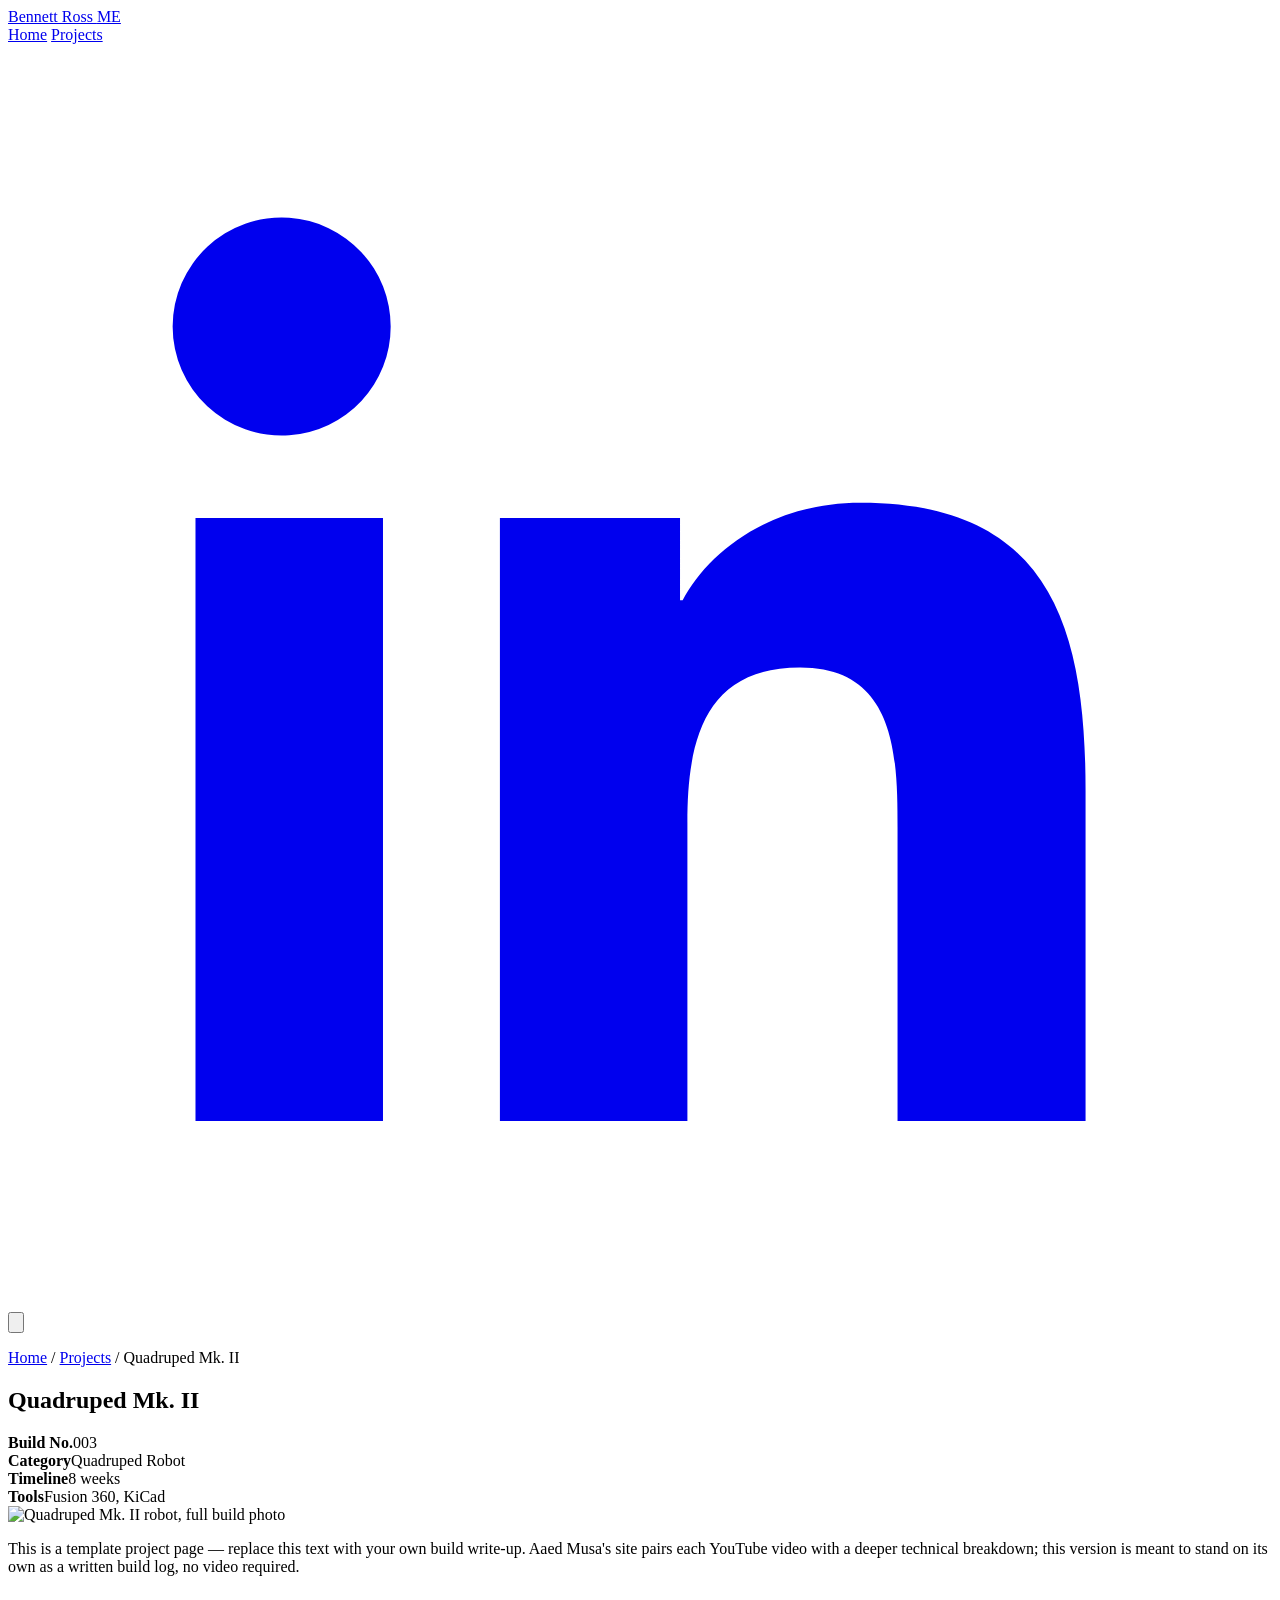
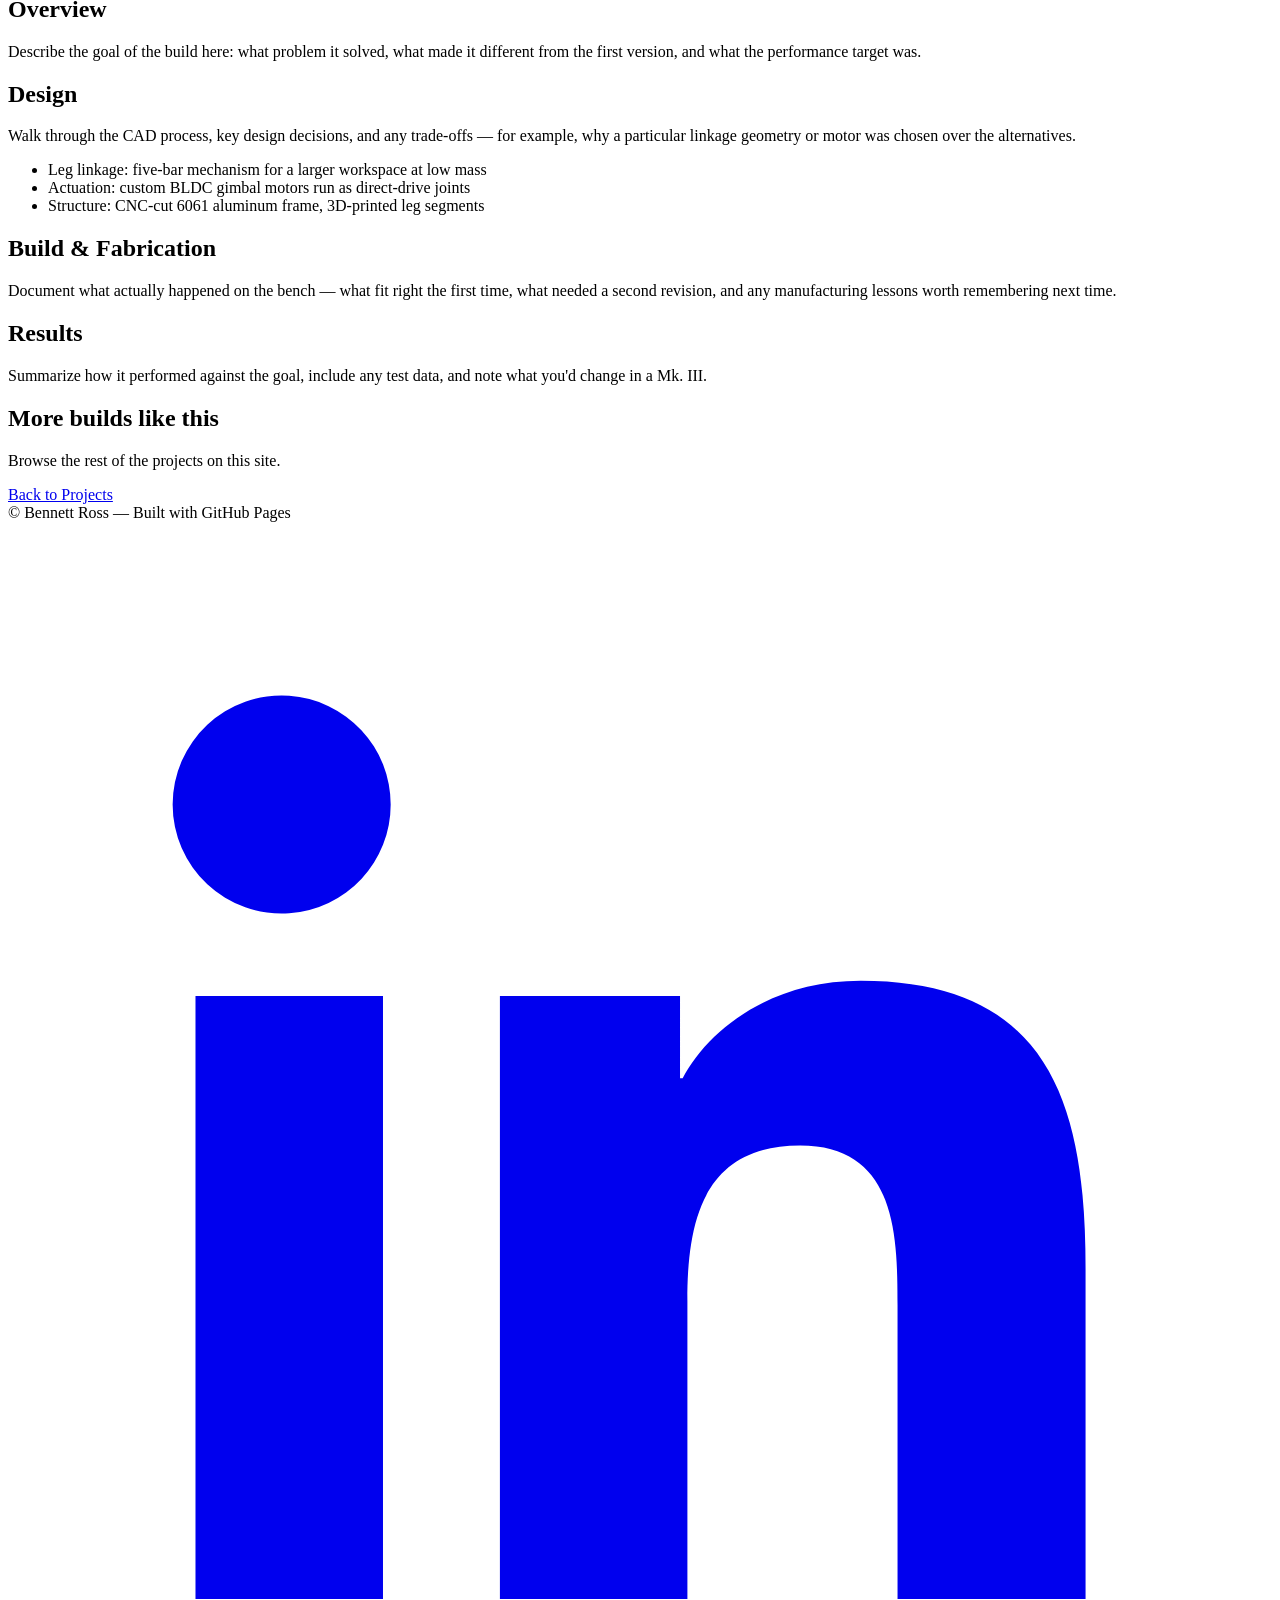
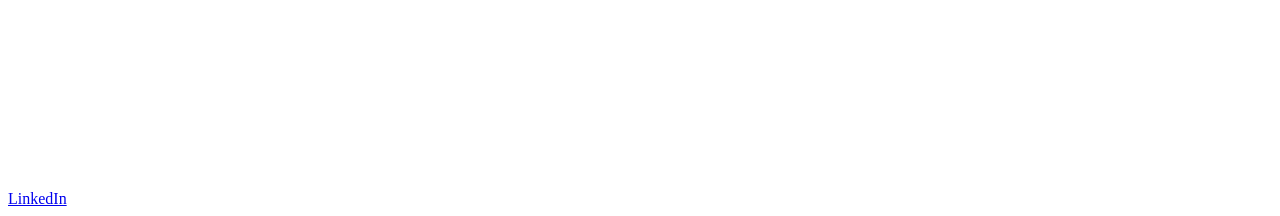
==== project-detail.html @ e179e4ed "Pushing initial claude vibecoded website" ====
<!DOCTYPE html>
<html lang="en">
<head>
<meta charset="UTF-8">
<meta name="viewport" content="width=device-width, initial-scale=1.0">
<title>Quadruped Mk. II — Bennett Ross</title>
<meta name="description" content="Project write-up: Quadruped Mk. II — leg linkage design, custom BLDC drive, and gait control.">
<link rel="preconnect" href="https://fonts.googleapis.com">
<link href="https://fonts.googleapis.com/css2?family=Space+Grotesk:wght@500;600;700&family=Inter:wght@400;500;600&family=IBM+Plex+Mono:wght@400;500&display=swap" rel="stylesheet">
<link rel="stylesheet" href="css/style.css">
</head>
<body>

<header class="site-header" id="siteHeader">
  <div class="wrap">
    <a href="index.html" class="brand">
      Bennett Ross <span class="brand-mark">ME</span>
    </a>
    <nav class="main-nav" aria-label="Primary">
      <a href="index.html">Home</a>
      <a href="projects.html" aria-current="page">Projects</a>
    </nav>
    <div class="nav-social">
      <a href="https://www.linkedin.com/in/YOUR-LINKEDIN" target="_blank" rel="noopener" aria-label="LinkedIn">
        <svg viewBox="0 0 24 24" fill="currentColor"><path d="M20.45 20.45h-3.56v-5.57c0-1.33-.02-3.04-1.85-3.04-1.85 0-2.14 1.45-2.14 2.94v5.67H9.34V9h3.42v1.56h.05c.48-.9 1.64-1.85 3.38-1.85 3.6 0 4.27 2.37 4.27 5.46v6.28zM5.34 7.43a2.07 2.07 0 1 1 0-4.13 2.07 2.07 0 0 1 0 4.13zM7.12 20.45H3.56V9h3.56v11.45z"/></svg>
      </a>
    </div>
    <button class="nav-toggle" id="navToggle" aria-label="Toggle menu" aria-expanded="false">
      <svg viewBox="0 0 24 24" fill="none" stroke="currentColor" stroke-width="2"><line x1="3" y1="6" x2="21" y2="6"/><line x1="3" y1="12" x2="21" y2="12"/><line x1="3" y1="18" x2="21" y2="18"/></svg>
    </button>
  </div>
</header>

<main>

  <section class="detail-hero">
    <div class="wrap">
      <p class="breadcrumb"><a href="index.html">Home</a> / <a href="projects.html">Projects</a> / Quadruped Mk. II</p>
      <h1>Quadruped Mk. II</h1>
      <div class="detail-meta">
        <div><strong>Build No.</strong>003</div>
        <div><strong>Category</strong>Quadruped Robot</div>
        <div><strong>Timeline</strong>8 weeks</div>
        <div><strong>Tools</strong>Fusion 360, KiCad</div>
      </div>
      <div class="hero-img">
        <img src="assets/projects/detail-cover.svg" alt="Quadruped Mk. II robot, full build photo">
      </div>
    </div>
  </section>

  <section class="block tight">
    <div class="wrap">
      <div class="prose">
        <p>
          This is a template project page — replace this text with your own build write-up.
          Aaed Musa's site pairs each YouTube video with a deeper technical breakdown; this
          version is meant to stand on its own as a written build log, no video required.
        </p>

        <h2>Overview</h2>
        <p>
          Describe the goal of the build here: what problem it solved, what made it different
          from the first version, and what the performance target was.
        </p>

        <h2>Design</h2>
        <p>
          Walk through the CAD process, key design decisions, and any trade-offs — for example,
          why a particular linkage geometry or motor was chosen over the alternatives.
        </p>
        <ul>
          <li>Leg linkage: five-bar mechanism for a larger workspace at low mass</li>
          <li>Actuation: custom BLDC gimbal motors run as direct-drive joints</li>
          <li>Structure: CNC-cut 6061 aluminum frame, 3D-printed leg segments</li>
        </ul>

        <h2>Build &amp; Fabrication</h2>
        <p>
          Document what actually happened on the bench — what fit right the first time, what
          needed a second revision, and any manufacturing lessons worth remembering next time.
        </p>

        <h2>Results</h2>
        <p>
          Summarize how it performed against the goal, include any test data, and note what
          you'd change in a Mk. III.
        </p>
      </div>
    </div>
  </section>

  <section class="cta-band">
    <div class="wrap">
      <div>
        <h2>More builds like this</h2>
        <p>Browse the rest of the projects on this site.</p>
      </div>
      <a href="projects.html" class="btn btn-outline">Back to Projects</a>
    </div>
  </section>

</main>

<footer class="site-footer">
  <div class="wrap">
    <span class="foot-left">&copy; <span id="year"></span> Bennett Ross — Built with GitHub Pages</span>
    <div class="foot-social">
      <a href="https://www.linkedin.com/in/YOUR-LINKEDIN" target="_blank" rel="noopener">
        <svg viewBox="0 0 24 24" fill="currentColor"><path d="M20.45 20.45h-3.56v-5.57c0-1.33-.02-3.04-1.85-3.04-1.85 0-2.14 1.45-2.14 2.94v5.67H9.34V9h3.42v1.56h.05c.48-.9 1.64-1.85 3.38-1.85 3.6 0 4.27 2.37 4.27 5.46v6.28zM5.34 7.43a2.07 2.07 0 1 1 0-4.13 2.07 2.07 0 0 1 0 4.13zM7.12 20.45H3.56V9h3.56v11.45z"/></svg>
        LinkedIn
      </a>
    </div>
  </div>
</footer>

<script src="js/main.js"></script>
</body>
</html>
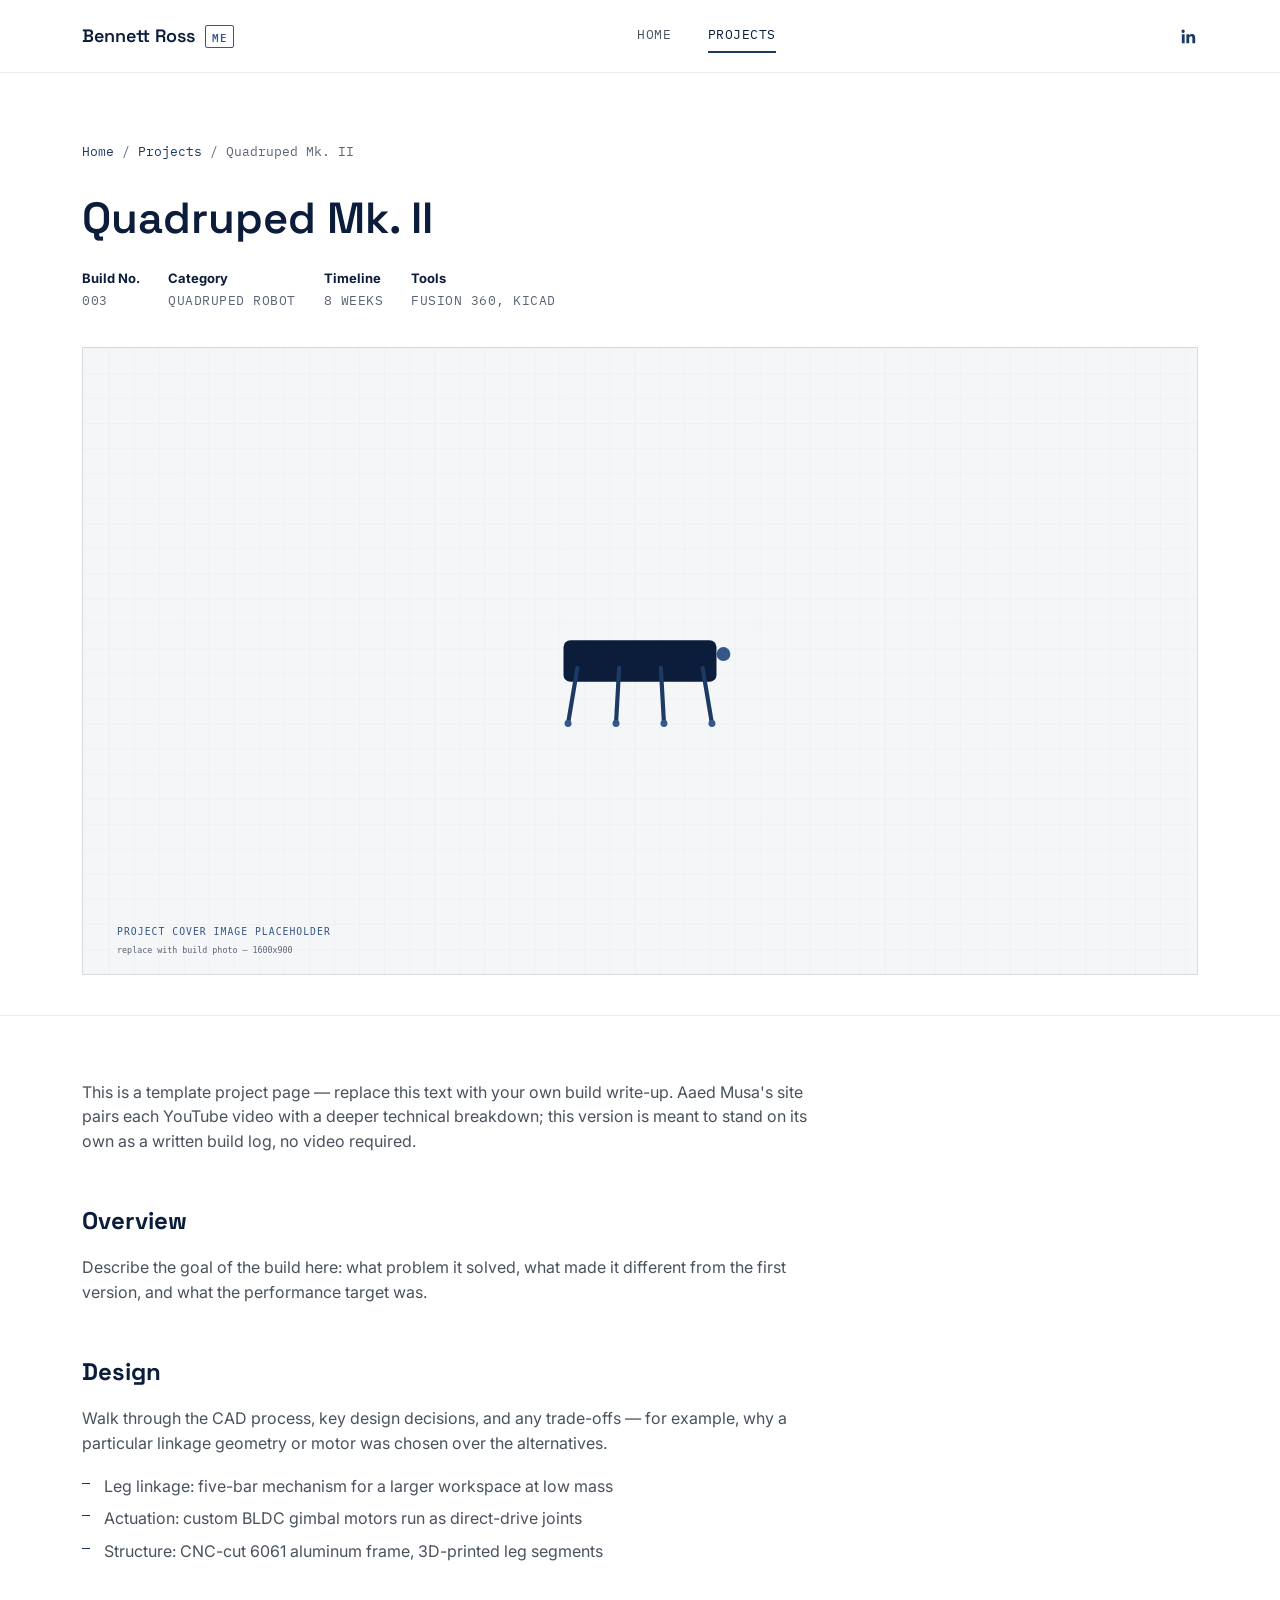
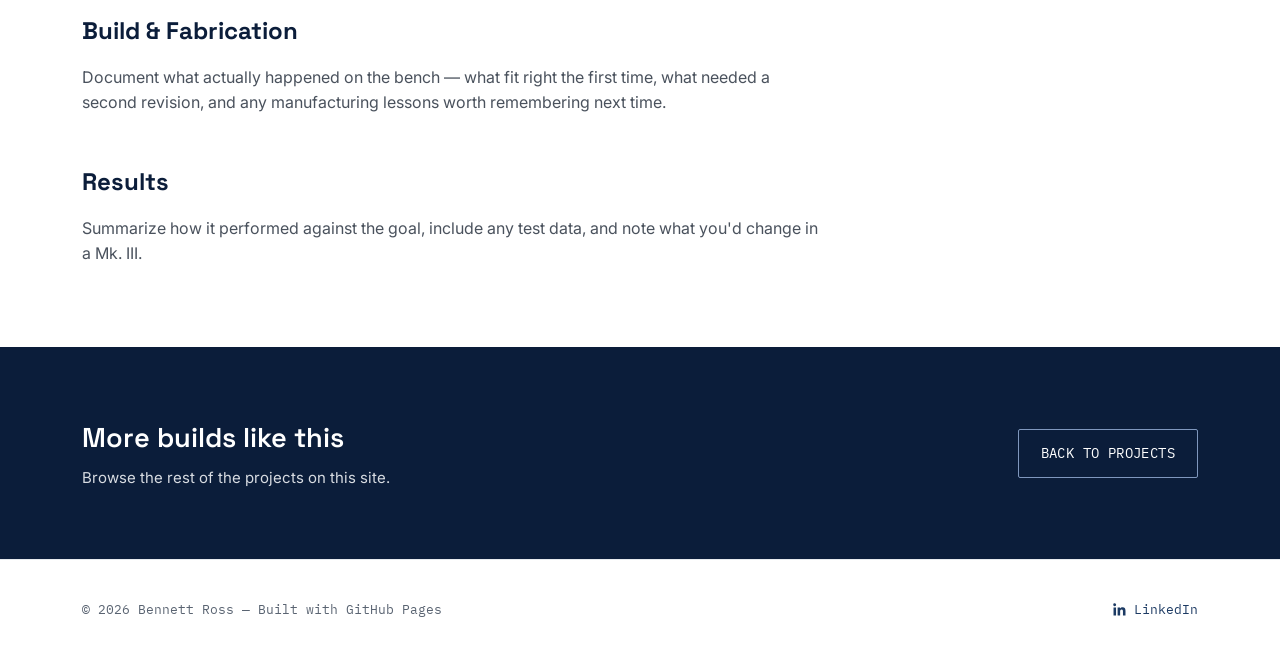
==== commit 26d976c5: "Added Servo Qaud 2.1 images" ====
--- a/project-detail.html
+++ b/project-detail.html
@@ -4,7 +4,7 @@
 <meta charset="UTF-8">
 <meta name="viewport" content="width=device-width, initial-scale=1.0">
 <title>Quadruped Mk. II — Bennett Ross</title>
-<meta name="description" content="Project write-up: Quadruped Mk. II — leg linkage design, custom BLDC drive, and gait control.">
+<meta name="description" content="Project write-up: Quadruped 2.0">
 <link rel="preconnect" href="https://fonts.googleapis.com">
 <link href="https://fonts.googleapis.com/css2?family=Space+Grotesk:wght@500;600;700&family=Inter:wght@400;500;600&family=IBM+Plex+Mono:wght@400;500&display=swap" rel="stylesheet">
 <link rel="stylesheet" href="css/style.css">
@@ -21,7 +21,7 @@
       <a href="projects.html" aria-current="page">Projects</a>
     </nav>
     <div class="nav-social">
-      <a href="https://www.linkedin.com/in/YOUR-LINKEDIN" target="_blank" rel="noopener" aria-label="LinkedIn">
+      <a href="https://www.linkedin.com/in/bennett-ross-42495b2b8" target="_blank" rel="noopener" aria-label="LinkedIn">
         <svg viewBox="0 0 24 24" fill="currentColor"><path d="M20.45 20.45h-3.56v-5.57c0-1.33-.02-3.04-1.85-3.04-1.85 0-2.14 1.45-2.14 2.94v5.67H9.34V9h3.42v1.56h.05c.48-.9 1.64-1.85 3.38-1.85 3.6 0 4.27 2.37 4.27 5.46v6.28zM5.34 7.43a2.07 2.07 0 1 1 0-4.13 2.07 2.07 0 0 1 0 4.13zM7.12 20.45H3.56V9h3.56v11.45z"/></svg>
       </a>
     </div>
--- a/css/style.css
+++ b/css/style.css
@@ -0,0 +1,744 @@
+/* ============================================================
+   Bennett Ross — Maker Portfolio
+   Design system: blueprint / technical-drawing inspired
+   Palette: navy, gray, white — no color outside this system
+   ============================================================ */
+
+:root {
+  /* Color */
+  --navy-900: #0b1d3a;
+  --navy-800: #122a4e;
+  --navy-700: #1c3a63;
+  --navy-500: #35578a;
+  --navy-300: #7f97bd;
+  --gray-700: #4a525d;
+  --gray-600: #5a6472;
+  --gray-400: #8b93a0;
+  --gray-300: #d8dce2;
+  --gray-200: #e7eaee;
+  --gray-100: #f4f6f8;
+  --white: #ffffff;
+
+  /* Type */
+  --font-display: "Space Grotesk", "Arial Narrow", sans-serif;
+  --font-body: "Inter", -apple-system, "Segoe UI", sans-serif;
+  --font-mono: "IBM Plex Mono", "Courier New", monospace;
+
+  /* Layout */
+  --max-width: 1180px;
+  --edge: 32px;
+  --radius: 2px;
+}
+
+* { box-sizing: border-box; }
+
+html {
+  scroll-behavior: smooth;
+}
+
+@media (prefers-reduced-motion: reduce) {
+  html { scroll-behavior: auto; }
+  * { animation-duration: 0.01ms !important; transition-duration: 0.01ms !important; }
+}
+
+body {
+  margin: 0;
+  font-family: var(--font-body);
+  color: var(--navy-900);
+  background: var(--white);
+  -webkit-font-smoothing: antialiased;
+  line-height: 1.55;
+}
+
+a { color: inherit; text-decoration: none; }
+img { max-width: 100%; display: block; }
+ul { list-style: none; margin: 0; padding: 0; }
+
+:focus-visible {
+  outline: 2px solid var(--navy-500);
+  outline-offset: 3px;
+}
+
+.wrap {
+  max-width: var(--max-width);
+  margin: 0 auto;
+  padding: 0 var(--edge);
+}
+
+.standard-link {
+  color: #0066cc;               /* Distinct link color */
+  text-decoration: underline;   /* Classic underline */
+  cursor: pointer;              /* Hand icon on hover */
+}
+
+/* Hover and keyboard focus states */
+.standard-link:hover,
+.standard-link:focus {
+  color: #004499;               /* Slightly darker on hover */
+  text-decoration-thickness: 2px;
+}
+
+/* While being clicked */
+.standard-link:active {
+  color: #cc0000;
+}
+
+/* ----------------------------------------------------------
+   Blueprint grid background — used behind the hero
+   ---------------------------------------------------------- */
+.blueprint-bg {
+  background-image:
+    linear-gradient(var(--gray-200) 1px, transparent 1px),
+    linear-gradient(90deg, var(--gray-200) 1px, transparent 1px);
+  background-size: 40px 40px;
+  background-position: -1px -1px;
+}
+
+/* ----------------------------------------------------------
+   Datum / corner-bracket signature element
+   Evokes a CAD viewport selection or drawing datum mark.
+   Applied to framed images and project cards.
+   ---------------------------------------------------------- */
+.datum-frame {
+  position: relative;
+}
+.datum-frame::before,
+.datum-frame::after,
+.datum-frame > .corner-br,
+.datum-frame > .corner-tr {
+  content: "";
+  position: absolute;
+  width: 16px;
+  height: 16px;
+  border: 2px solid var(--navy-700);
+  opacity: 0;
+  transition: opacity 0.25s ease, transform 0.25s ease;
+  pointer-events: none;
+}
+.datum-frame::before { /* top-left */
+  top: -1px; left: -1px;
+  border-right: none; border-bottom: none;
+  transform: translate(-4px, -4px);
+}
+.datum-frame::after { /* bottom-right */
+  bottom: -1px; right: -1px;
+  border-left: none; border-top: none;
+  transform: translate(4px, 4px);
+}
+.datum-frame .corner-tr {
+  top: -1px; right: -1px;
+  border-left: none; border-bottom: none;
+  transform: translate(4px, -4px);
+}
+.datum-frame .corner-bl {
+  bottom: -1px; left: -1px;
+  border-right: none; border-top: none;
+  transform: translate(-4px, 4px);
+}
+.datum-frame:hover::before,
+.datum-frame:hover::after,
+.datum-frame:hover .corner-tr,
+.datum-frame:hover .corner-bl,
+.datum-frame:focus-within::before,
+.datum-frame:focus-within::after,
+.datum-frame:focus-within .corner-tr,
+.datum-frame:focus-within .corner-bl {
+  opacity: 1;
+  transform: translate(0, 0);
+}
+
+/* ----------------------------------------------------------
+   Section label — dimension-line style divider
+   ---------------------------------------------------------- */
+.section-label {
+  display: flex;
+  align-items: center;
+  gap: 14px;
+  margin-bottom: 40px;
+}
+.section-label .tick {
+  width: 28px;
+  height: 1px;
+  background: var(--gray-400);
+  position: relative;
+}
+.section-label .tick::before,
+.section-label .tick::after {
+  content: "";
+  position: absolute;
+  top: -4px;
+  width: 1px;
+  height: 9px;
+  background: var(--gray-400);
+}
+.section-label .tick::before { left: 0; }
+.section-label .tick::after { right: 0; }
+.section-label span.label-text {
+  font-family: var(--font-mono);
+  font-size: 12.5px;
+  letter-spacing: 0.08em;
+  text-transform: uppercase;
+  color: var(--gray-600);
+  white-space: nowrap;
+}
+.section-label .rule {
+  flex: 1;
+  height: 1px;
+  background: var(--gray-300);
+}
+
+/* ----------------------------------------------------------
+   Header / nav
+   ---------------------------------------------------------- */
+.site-header {
+  position: sticky;
+  top: 0;
+  z-index: 50;
+  background: rgba(255, 255, 255, 0.9);
+  backdrop-filter: blur(8px);
+  border-bottom: 1px solid var(--gray-200);
+}
+.site-header .wrap {
+  display: flex;
+  align-items: center;
+  justify-content: space-between;
+  height: 72px;
+}
+.brand {
+  display: flex;
+  align-items: baseline;
+  gap: 10px;
+  font-family: var(--font-display);
+  font-weight: 600;
+  font-size: 18px;
+  color: var(--navy-900);
+}
+.brand .brand-mark {
+  font-family: var(--font-mono);
+  font-size: 11px;
+  color: var(--navy-500);
+  border: 1px solid var(--navy-500);
+  padding: 2px 6px;
+  border-radius: var(--radius);
+  letter-spacing: 0.05em;
+}
+.main-nav {
+  display: flex;
+  align-items: center;
+  gap: 36px;
+}
+.main-nav a {
+  font-family: var(--font-mono);
+  font-size: 13px;
+  letter-spacing: 0.04em;
+  text-transform: uppercase;
+  color: var(--gray-700);
+  padding: 6px 0;
+  border-bottom: 2px solid transparent;
+  transition: color 0.15s ease, border-color 0.15s ease;
+}
+.main-nav a:hover,
+.main-nav a[aria-current="page"] {
+  color: var(--navy-900);
+  border-bottom-color: var(--navy-700);
+}
+.nav-social {
+  display: flex;
+  align-items: center;
+  gap: 18px;
+}
+.nav-social a {
+  display: flex;
+  align-items: center;
+  color: var(--navy-700);
+  transition: color 0.15s ease, transform 0.15s ease;
+}
+.nav-social a:hover { color: var(--navy-500); transform: translateY(-1px); }
+.nav-social svg { width: 19px; height: 19px; }
+
+.nav-toggle {
+  display: none;
+  background: none;
+  border: 1px solid var(--gray-300);
+  border-radius: var(--radius);
+  width: 40px;
+  height: 40px;
+  align-items: center;
+  justify-content: center;
+  cursor: pointer;
+}
+.nav-toggle svg { width: 20px; height: 20px; color: var(--navy-900); }
+
+/* ----------------------------------------------------------
+   Hero
+   ---------------------------------------------------------- */
+.hero {
+  padding: 96px 0 88px;
+  border-bottom: 1px solid var(--gray-200);
+}
+.hero-inner {
+  display: grid;
+  grid-template-columns: 1.15fr 0.85fr;
+  gap: 64px;
+  align-items: center;
+}
+.eyebrow {
+  font-family: var(--font-mono);
+  font-size: 13px;
+  letter-spacing: 0.08em;
+  text-transform: uppercase;
+  color: var(--navy-500);
+  margin: 0 0 18px;
+  display: flex;
+  align-items: center;
+  gap: 10px;
+}
+.eyebrow::before {
+  content: "";
+  width: 8px;
+  height: 8px;
+  background: var(--navy-700);
+  display: inline-block;
+}
+.hero h1 {
+  font-family: var(--font-display);
+  font-weight: 600;
+  font-size: clamp(2.4rem, 4vw, 3.6rem);
+  line-height: 1.05;
+  margin: 0 0 20px;
+  color: var(--navy-900);
+  letter-spacing: -0.01em;
+}
+.hero h1 .accent { color: var(--navy-500); }
+.hero-role {
+  font-family: var(--font-mono);
+  font-size: 15px;
+  color: var(--gray-700);
+  margin: 0 0 26px;
+}
+.hero p.lede {
+  font-size: 17px;
+  color: var(--gray-700);
+  max-width: 52ch;
+  margin: 0 0 34px;
+}
+.hero-actions {
+  display: flex;
+  gap: 14px;
+  flex-wrap: wrap;
+}
+
+.btn {
+  font-family: var(--font-mono);
+  font-size: 13.5px;
+  letter-spacing: 0.03em;
+  text-transform: uppercase;
+  padding: 13px 22px;
+  border-radius: var(--radius);
+  display: inline-flex;
+  align-items: center;
+  gap: 8px;
+  transition: background 0.15s ease, color 0.15s ease, border-color 0.15s ease, transform 0.15s ease;
+  cursor: pointer;
+  border: 1px solid transparent;
+}
+.btn-primary {
+  background: var(--navy-900);
+  color: var(--white);
+  border-color: var(--navy-900);
+}
+.btn-primary:hover { background: var(--navy-700); transform: translateY(-1px); }
+.btn-outline {
+  background: transparent;
+  color: var(--navy-900);
+  border-color: var(--gray-300);
+}
+.btn-outline:hover { border-color: var(--navy-700); background: var(--gray-100); }
+
+/* Hero visual: technical portrait / photo frame with datum marks */
+.hero-visual {
+  position: relative;
+}
+.hero-visual .datum-frame {
+  aspect-ratio: 4 / 5;
+  overflow: hidden;
+  background: var(--gray-100);
+  border: 1px solid var(--gray-300);
+}
+.hero-visual img {
+  width: 100%;
+  height: 100%;
+  object-fit: cover;
+}
+.hero-visual .plate {
+  position: absolute;
+  bottom: -18px;
+  left: -18px;
+  background: var(--navy-900);
+  color: var(--white);
+  font-family: var(--font-mono);
+  font-size: 11.5px;
+  letter-spacing: 0.06em;
+  padding: 10px 14px;
+  line-height: 1.5;
+}
+.hero-visual .plate strong { color: var(--white); display: block; font-size: 12px; }
+.hero-visual .plate span { color: var(--gray-300); }
+
+/* ----------------------------------------------------------
+   Stats strip
+   ---------------------------------------------------------- */
+.stats {
+  border-bottom: 1px solid var(--gray-200);
+}
+.stats .wrap {
+  display: grid;
+  grid-template-columns: repeat(4, 1fr);
+}
+.stat {
+  padding: 30px var(--edge);
+  border-left: 1px solid var(--gray-200);
+}
+.stat:first-child { border-left: none; padding-left: 0; }
+.stat .num {
+  font-family: var(--font-display);
+  font-size: 2rem;
+  font-weight: 600;
+  color: var(--navy-900);
+}
+.stat .desc {
+  font-family: var(--font-mono);
+  font-size: 12px;
+  letter-spacing: 0.05em;
+  text-transform: uppercase;
+  color: var(--gray-600);
+  margin-top: 4px;
+}
+
+/* ----------------------------------------------------------
+   Sections
+   ---------------------------------------------------------- */
+section.block {
+  padding: 84px 0;
+}
+section.block.tight { padding: 64px 0; }
+.block-head {
+  display: flex;
+  justify-content: space-between;
+  align-items: flex-end;
+  margin-bottom: 40px;
+  gap: 24px;
+}
+.block-head h2 {
+  font-family: var(--font-display);
+  font-size: 1.9rem;
+  font-weight: 600;
+  margin: 0;
+  color: var(--navy-900);
+}
+.block-head .view-all {
+  font-family: var(--font-mono);
+  font-size: 13px;
+  color: var(--navy-700);
+  border-bottom: 1px solid var(--navy-500);
+  padding-bottom: 2px;
+  white-space: nowrap;
+}
+.block-head .view-all:hover { color: var(--navy-500); }
+
+/* ----------------------------------------------------------
+   Project grid — every image locked to identical ratio
+   ---------------------------------------------------------- */
+.project-grid {
+  display: grid;
+  grid-template-columns: repeat(3, 1fr);
+  gap: 30px;
+}
+.project-card {
+  display: block;
+  color: inherit;
+}
+.project-card .thumb {
+  aspect-ratio: 4 / 3;   /* every project image is forced to this ratio */
+  width: 100%;
+  overflow: hidden;
+  background: var(--gray-100);
+  border: 1px solid var(--gray-300);
+  position: relative;
+}
+.project-card .thumb img {
+  width: 100%;
+  height: 100%;
+  object-fit: cover;      /* crops instead of distorting, keeps sizes uniform */
+  transition: transform 0.4s ease;
+}
+.project-card:hover .thumb img { transform: scale(1.045); }
+
+.project-card .tag {
+  position: absolute;
+  top: 10px;
+  left: 10px;
+  background: var(--navy-900);
+  color: var(--white);
+  font-family: var(--font-mono);
+  font-size: 10.5px;
+  letter-spacing: 0.06em;
+  text-transform: uppercase;
+  padding: 5px 9px;
+}
+.project-card .meta {
+  display: flex;
+  justify-content: space-between;
+  align-items: baseline;
+  margin-top: 14px;
+}
+.project-card .build-no {
+  font-family: var(--font-mono);
+  font-size: 11.5px;
+  color: var(--gray-400);
+  letter-spacing: 0.05em;
+}
+.project-card h3 {
+  font-family: var(--font-display);
+  font-size: 1.05rem;
+  font-weight: 600;
+  margin: 6px 0 6px;
+  color: var(--navy-900);
+}
+.project-card p {
+  font-size: 14px;
+  color: var(--gray-600);
+  margin: 0;
+}
+
+/* ----------------------------------------------------------
+   Filter bar (projects page)
+   ---------------------------------------------------------- */
+.filter-bar {
+  display: flex;
+  gap: 10px;
+  flex-wrap: wrap;
+  margin-bottom: 44px;
+}
+.filter-btn {
+  font-family: var(--font-mono);
+  font-size: 12.5px;
+  letter-spacing: 0.04em;
+  text-transform: uppercase;
+  padding: 9px 16px;
+  border: 1px solid var(--gray-300);
+  background: var(--white);
+  color: var(--gray-700);
+  border-radius: var(--radius);
+  cursor: pointer;
+  transition: all 0.15s ease;
+}
+.filter-btn:hover { border-color: var(--navy-500); color: var(--navy-900); }
+.filter-btn.active {
+  background: var(--navy-900);
+  border-color: var(--navy-900);
+  color: var(--white);
+}
+
+/* ----------------------------------------------------------
+   About / skills panel
+   ---------------------------------------------------------- */
+.panel {
+  background: var(--gray-100);
+  border: 1px solid var(--gray-200);
+}
+.about-grid {
+  display: grid;
+  grid-template-columns: 1fr 1fr;
+  gap: 56px;
+}
+.about-grid p { color: var(--gray-700); font-size: 15.5px; }
+.spec-list {
+  border-top: 1px solid var(--gray-300);
+}
+.spec-list li {
+  display: flex;
+  justify-content: space-between;
+  padding: 14px 0;
+  border-bottom: 1px solid var(--gray-300);
+  font-size: 14.5px;
+}
+.spec-list li span:first-child {
+  font-family: var(--font-mono);
+  color: var(--gray-600);
+  text-transform: uppercase;
+  font-size: 12px;
+  letter-spacing: 0.05em;
+  padding-top: 2px;
+}
+.spec-list li span:last-child { color: var(--navy-900); text-align: right; max-width: 60%; }
+
+/* ----------------------------------------------------------
+   CTA band
+   ---------------------------------------------------------- */
+.cta-band {
+  background: var(--navy-900);
+  color: var(--white);
+  padding: 70px 0;
+}
+.cta-band .wrap {
+  display: flex;
+  justify-content: space-between;
+  align-items: center;
+  gap: 24px;
+  flex-wrap: wrap;
+}
+.cta-band h2 {
+  font-family: var(--font-display);
+  font-size: 1.7rem;
+  font-weight: 600;
+  margin: 0 0 6px;
+}
+.cta-band p { color: var(--gray-300); margin: 0; font-size: 15px; }
+.cta-band .btn-outline {
+  border-color: var(--navy-300);
+  color: var(--white);
+}
+.cta-band .btn-outline:hover { background: var(--navy-700); border-color: var(--navy-700); }
+
+/* ----------------------------------------------------------
+   Footer
+   ---------------------------------------------------------- */
+.site-footer {
+  border-top: 1px solid var(--gray-200);
+  padding: 40px 0;
+}
+.site-footer .wrap {
+  display: flex;
+  justify-content: space-between;
+  align-items: center;
+  flex-wrap: wrap;
+  gap: 16px;
+}
+.site-footer .foot-left {
+  font-family: var(--font-mono);
+  font-size: 12.5px;
+  color: var(--gray-600);
+}
+.site-footer .foot-social {
+  display: flex;
+  gap: 16px;
+  align-items: center;
+}
+.site-footer .foot-social a {
+  color: var(--navy-700);
+  display: flex;
+  align-items: center;
+  gap: 6px;
+  font-family: var(--font-mono);
+  font-size: 12.5px;
+}
+.site-footer .foot-social svg { width: 17px; height: 17px; }
+.site-footer .foot-social a:hover { color: var(--navy-500); }
+
+/* ----------------------------------------------------------
+   Project detail page
+   ---------------------------------------------------------- */
+.detail-hero {
+  padding: 56px 0 40px;
+  border-bottom: 1px solid var(--gray-200);
+}
+.breadcrumb {
+  font-family: var(--font-mono);
+  font-size: 12.5px;
+  color: var(--gray-600);
+  margin-bottom: 24px;
+}
+.breadcrumb a { color: var(--navy-700); }
+.breadcrumb a:hover { color: var(--navy-500); }
+.detail-hero h1 {
+  font-family: var(--font-display);
+  font-size: clamp(2rem, 3.4vw, 2.9rem);
+  font-weight: 600;
+  margin: 0 0 16px;
+  color: var(--navy-900);
+}
+.detail-meta {
+  display: flex;
+  gap: 28px;
+  flex-wrap: wrap;
+  font-family: var(--font-mono);
+  font-size: 12.5px;
+  color: var(--gray-600);
+  text-transform: uppercase;
+  letter-spacing: 0.04em;
+}
+.detail-meta strong { color: var(--navy-900); display: block; font-size: 13px; margin-bottom: 3px; text-transform: none; letter-spacing: 0; font-family: var(--font-body); }
+.detail-hero .hero-img {
+  margin-top: 36px;
+  aspect-ratio: 16 / 9;
+  overflow: hidden;
+  border: 1px solid var(--gray-300);
+  background: var(--gray-100);
+}
+.detail-hero .hero-img img { width: 100%; height: 100%; object-fit: cover; }
+
+.prose {
+  max-width: 74ch;
+}
+.prose h2 {
+  font-family: var(--font-display);
+  font-size: 1.5rem;
+  margin: 48px 0 16px;
+  color: var(--navy-900);
+}
+.prose p { color: var(--gray-700); font-size: 16px; margin: 0 0 18px; }
+.prose ul { margin: 0 0 18px; }
+.prose li { color: var(--gray-700); font-size: 16px; padding-left: 22px; position: relative; margin-bottom: 8px; }
+.prose li::before {
+  content: "";
+  position: absolute;
+  left: 0; top: 9px;
+  width: 8px; height: 1px;
+  background: var(--navy-700);
+}
+
+/* ----------------------------------------------------------
+   Responsive
+   ---------------------------------------------------------- */
+@media (max-width: 900px) {
+  .hero-inner { grid-template-columns: 1fr; }
+  .hero-visual { order: -1; max-width: 320px; }
+  .project-grid { grid-template-columns: repeat(2, 1fr); }
+  .stats .wrap { grid-template-columns: repeat(2, 1fr); }
+  .stat:nth-child(3) { border-left: none; padding-left: 0; }
+  .about-grid { grid-template-columns: 1fr; gap: 32px; }
+}
+
+@media (max-width: 680px) {
+  :root { --edge: 20px; }
+  .main-nav, .nav-social { display: none; }
+  .nav-toggle { display: flex; }
+  .site-header.open .main-nav {
+    display: flex;
+    position: absolute;
+    top: 72px;
+    left: 0;
+    right: 0;
+    background: var(--white);
+    border-bottom: 1px solid var(--gray-200);
+    flex-direction: column;
+    align-items: flex-start;
+    padding: 20px var(--edge) 24px;
+    gap: 18px;
+  }
+  .site-header.open .nav-social {
+    display: flex;
+    position: absolute;
+    top: 236px;
+    left: 0;
+    right: 0;
+    padding: 0 var(--edge) 20px;
+    background: var(--white);
+  }
+  .hero { padding: 56px 0 56px; }
+  .project-grid { grid-template-columns: 1fr; }
+  section.block { padding: 56px 0; }
+  .cta-band .wrap { flex-direction: column; align-items: flex-start; }
+  .site-footer .wrap { flex-direction: column; align-items: flex-start; }
+}
